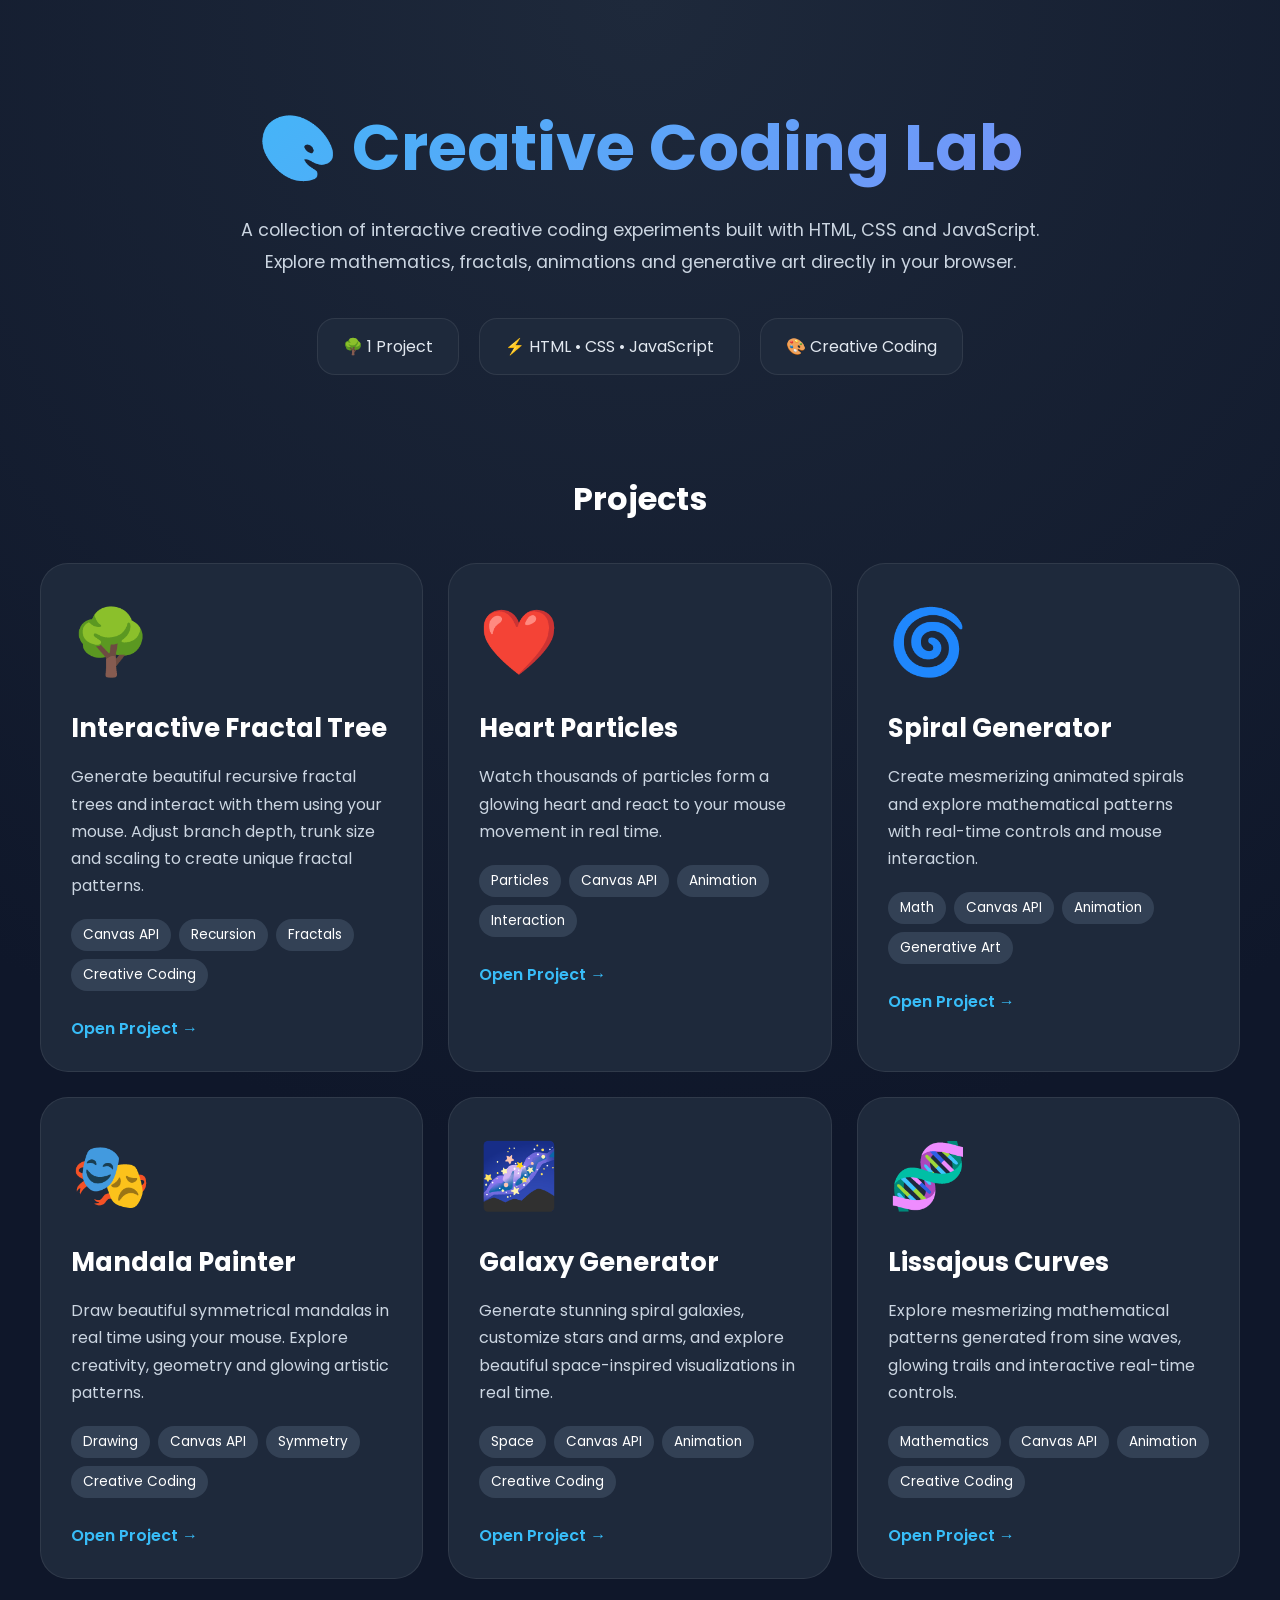
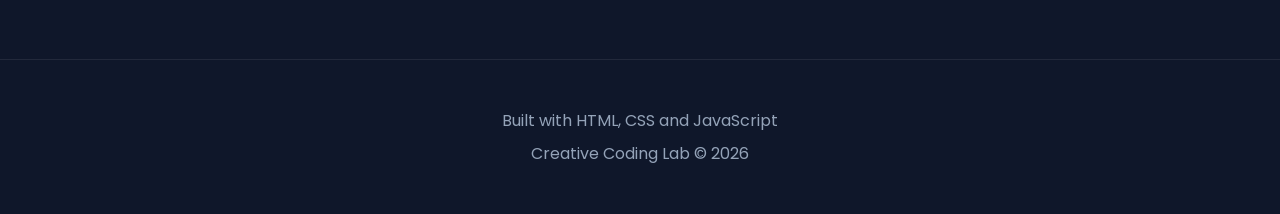
==== index.html @ a5be8166 "Add Lissajous Curves project card to index.html Added a new project card for Lissajous Curves with d" ====
<!DOCTYPE html>
<html lang="en">
<head>
  <meta charset="UTF-8">
  <meta name="viewport" content="width=device-width, initial-scale=1.0">

  <title>Creative Coding Lab</title>

  <link rel="preconnect" href="https://fonts.googleapis.com">
  <link rel="preconnect" href="https://fonts.gstatic.com" crossorigin>
  <link href="https://fonts.googleapis.com/css2?family=Poppins:wght@300;400;500;600;700&display=swap" rel="stylesheet">

  <style>

    *{
      margin:0;
      padding:0;
      box-sizing:border-box;
    }

    body{
      font-family:'Poppins',sans-serif;
      background:#0f172a;
      color:white;
      min-height:100vh;
      background:
      radial-gradient(circle at top,#1e293b,#0f172a 60%);
    }

    .container{
      width:min(1200px,95%);
      margin:auto;
    }

    /* HERO */

    .hero{
      text-align:center;
      padding:100px 20px 60px;
    }

    .hero h1{
      font-size:4rem;
      margin-bottom:20px;
      background:linear-gradient(135deg,#38bdf8,#818cf8);
      -webkit-background-clip:text;
      -webkit-text-fill-color:transparent;
    }

    .hero p{
      max-width:850px;
      margin:auto;
      line-height:1.8;
      color:#cbd5e1;
      font-size:1.1rem;
    }

    .stats{
      display:flex;
      justify-content:center;
      flex-wrap:wrap;
      gap:20px;
      margin-top:40px;
    }

    .stat{
      background:#1e293b;
      border:1px solid rgba(255,255,255,.08);
      padding:15px 25px;
      border-radius:18px;
      color:#e2e8f0;
    }

    /* PROJECTS */

    .projects{
      padding:40px 0 80px;
    }

    .section-title{
      text-align:center;
      margin-bottom:40px;
      font-size:2rem;
    }

    .grid{
      display:grid;
      grid-template-columns:repeat(auto-fit,minmax(350px,1fr));
      gap:25px;
      justify-content:center;
    }

    .card{
      text-decoration:none;
      color:white;

      background:#1e293b;
      border-radius:28px;
      padding:30px;

      border:1px solid rgba(255,255,255,.08);

      transition:.3s;
    }

    .card:hover{
      transform:translateY(-8px);
      box-shadow:0 20px 50px rgba(0,0,0,.35);
      border-color:#38bdf8;
    }

    .icon{
      font-size:4rem;
      margin-bottom:20px;
    }

    .card h2{
      margin-bottom:15px;
      font-size:1.6rem;
    }

    .card p{
      color:#cbd5e1;
      line-height:1.7;
      margin-bottom:20px;
    }

    .tags{
      display:flex;
      flex-wrap:wrap;
      gap:8px;
      margin-bottom:25px;
    }

    .tag{
      background:#334155;
      padding:6px 12px;
      border-radius:999px;
      font-size:.85rem;
    }

    .open{
      color:#38bdf8;
      font-weight:600;
    }

    /* FOOTER */

    footer{
      text-align:center;
      padding:40px 20px;
      border-top:1px solid rgba(255,255,255,.08);
      color:#94a3b8;
    }

    footer p{
      margin:8px 0;
    }

    @media(max-width:768px){

      .hero{
        padding-top:70px;
      }

      .hero h1{
        font-size:2.5rem;
      }

      .hero p{
        font-size:1rem;
      }

      .grid{
        grid-template-columns:1fr;
      }

    }

  </style>
</head>

<body>

  <section class="hero">

    <div class="container">

      <h1>🎨 Creative Coding Lab</h1>

      <p>
        A collection of interactive creative coding experiments built with
        HTML, CSS and JavaScript. Explore mathematics, fractals,
        animations and generative art directly in your browser.
      </p>

      <div class="stats">

        <div class="stat">
          🌳 1 Project
        </div>

        <div class="stat">
          ⚡ HTML • CSS • JavaScript
        </div>

        <div class="stat">
          🎨 Creative Coding
        </div>

      </div>

    </div>

  </section>

  <section class="projects">

    <div class="container">

      <h2 class="section-title">
        Projects
      </h2>

      <div class="grid">

        <a href="1-FractalTree/index.html" class="card">

          <div class="icon">
            🌳
          </div>

          <h2>
            Interactive Fractal Tree
          </h2>

          <p>
            Generate beautiful recursive fractal trees and interact with
            them using your mouse. Adjust branch depth, trunk size and
            scaling to create unique fractal patterns.
          </p>

          <div class="tags">

            <span class="tag">Canvas API</span>
            <span class="tag">Recursion</span>
            <span class="tag">Fractals</span>
            <span class="tag">Creative Coding</span>

          </div>

          <div class="open">
            Open Project →
          </div>

        </a>
        <a href="2-HeartParticles/index.html" class="card">
      
          <div class="icon">
            ❤️
          </div>
        
          <h2>
            Heart Particles
          </h2>
        
          <p>
            Watch thousands of particles form a glowing heart and react to your mouse movement in real time.
          </p>
        
          <div class="tags">
            <span class="tag">Particles</span>
            <span class="tag">Canvas API</span>
            <span class="tag">Animation</span>
            <span class="tag">Interaction</span>
          </div>
        
          <div class="open">
            Open Project →
          </div>
        
        </a>

        <a href="3-SpiralGenerator/index.html" class="card">

          <div class="icon">
            🌀
          </div>
        
          <h2>
            Spiral Generator
          </h2>
        
          <p>
            Create mesmerizing animated spirals and explore mathematical patterns with real-time controls and mouse interaction.
          </p>
        
          <div class="tags">
            <span class="tag">Math</span>
            <span class="tag">Canvas API</span>
            <span class="tag">Animation</span>
            <span class="tag">Generative Art</span>
          </div>
        
          <div class="open">
            Open Project →
          </div>
        
        </a>

        <a href="4-MandalaPainter/index.html" class="card">

          <div class="icon">
            🎭
          </div>
        
          <h2>
            Mandala Painter
          </h2>
        
          <p>
            Draw beautiful symmetrical mandalas in real time using your mouse. Explore creativity, geometry and glowing artistic patterns.
          </p>
        
          <div class="tags">
            <span class="tag">Drawing</span>
            <span class="tag">Canvas API</span>
            <span class="tag">Symmetry</span>
            <span class="tag">Creative Coding</span>
          </div>
        
          <div class="open">
            Open Project →
          </div>
        
        </a>

        <a href="5-GalaxyGenerator/index.html" class="card">

          <div class="icon">
            🌌
          </div>
        
          <h2>
            Galaxy Generator
          </h2>
        
          <p>
            Generate stunning spiral galaxies, customize stars and arms, and explore beautiful space-inspired visualizations in real time.
          </p>
        
          <div class="tags">
            <span class="tag">Space</span>
            <span class="tag">Canvas API</span>
            <span class="tag">Animation</span>
            <span class="tag">Creative Coding</span>
          </div>
        
          <div class="open">
            Open Project →
          </div>
        
        </a>

        <a href="6-LissajousCurves/index.html" class="card">

          <div class="icon">
            🧬
          </div>
        
          <h2>
            Lissajous Curves
          </h2>
        
          <p>
            Explore mesmerizing mathematical patterns generated from sine waves, glowing trails and interactive real-time controls.
          </p>
        
          <div class="tags">
            <span class="tag">Mathematics</span>
            <span class="tag">Canvas API</span>
            <span class="tag">Animation</span>
            <span class="tag">Creative Coding</span>
          </div>
        
          <div class="open">
            Open Project →
          </div>
        
        </a>



       
      </div>

    </div>

  </section>

  <footer>

    <p>
      Built with HTML, CSS and JavaScript
    </p>

    <p>
      Creative Coding Lab © 2026
    </p>

  </footer>

</body>
</html>
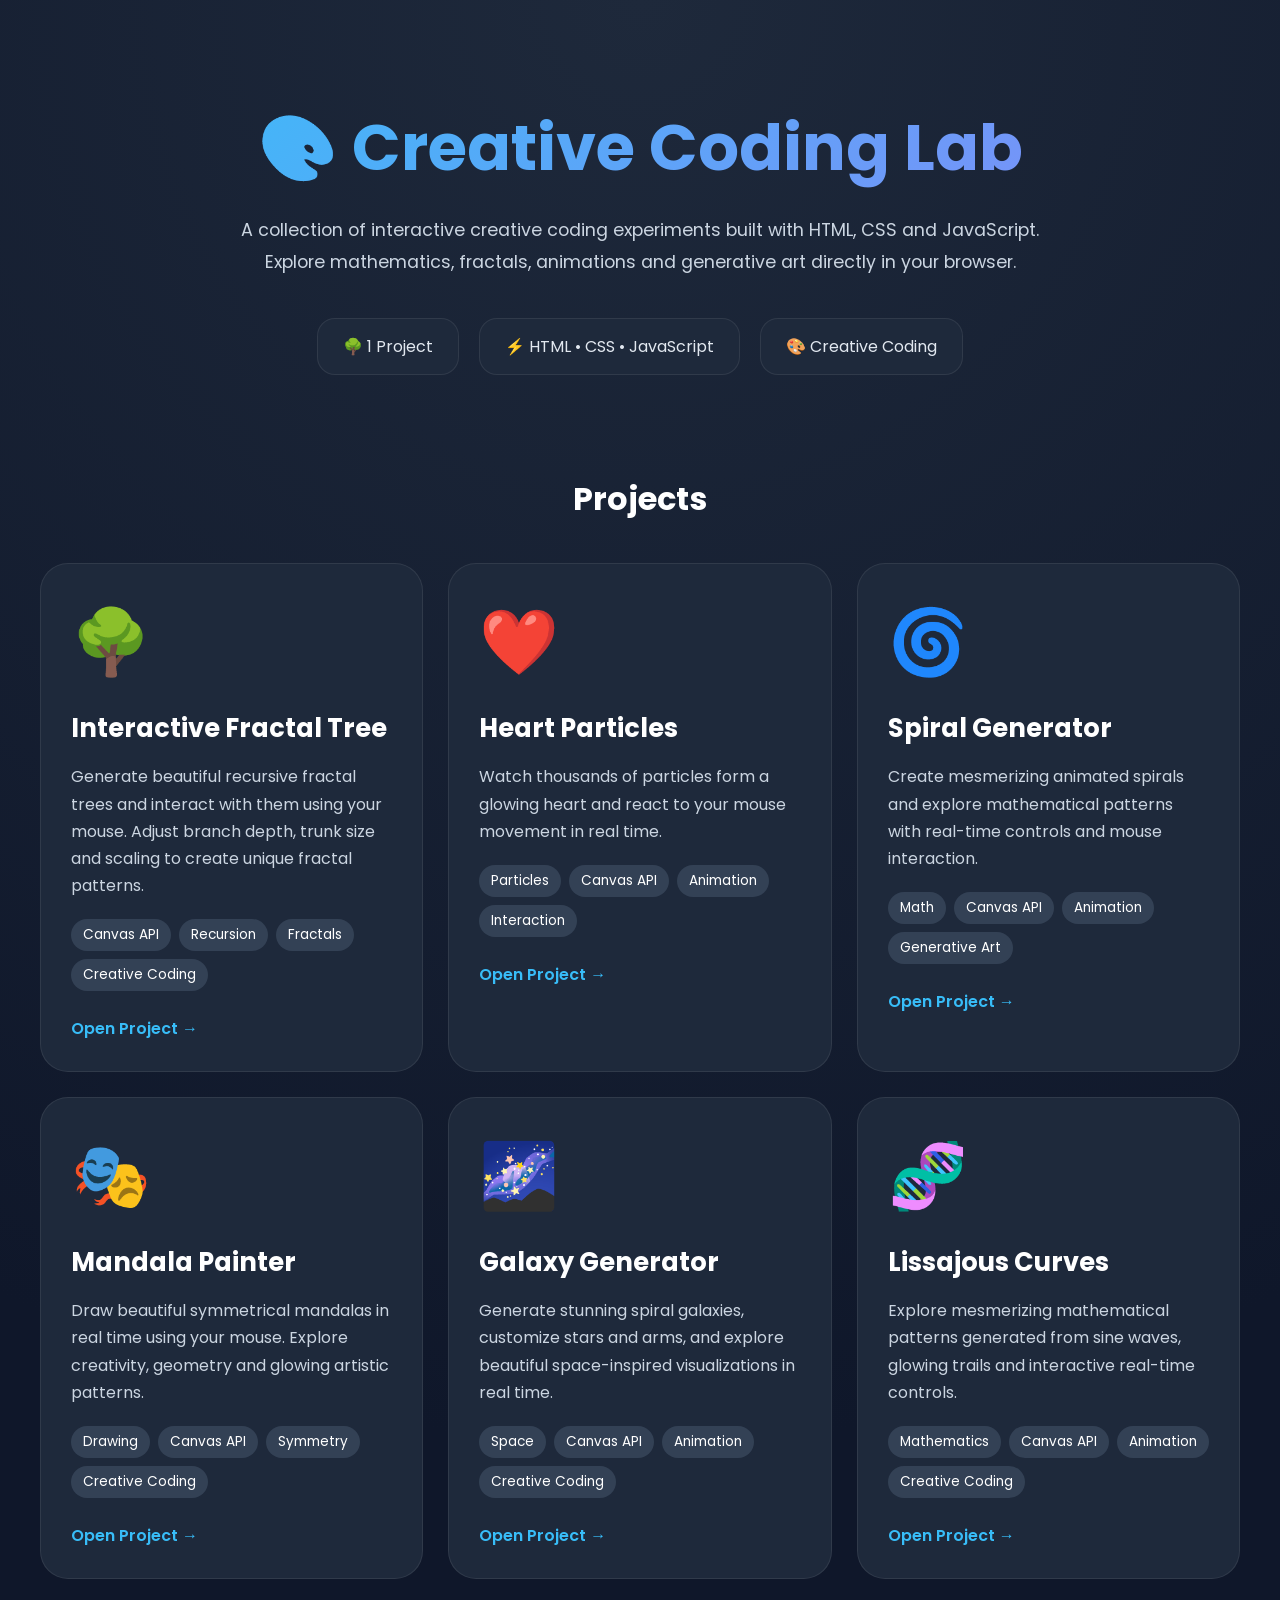
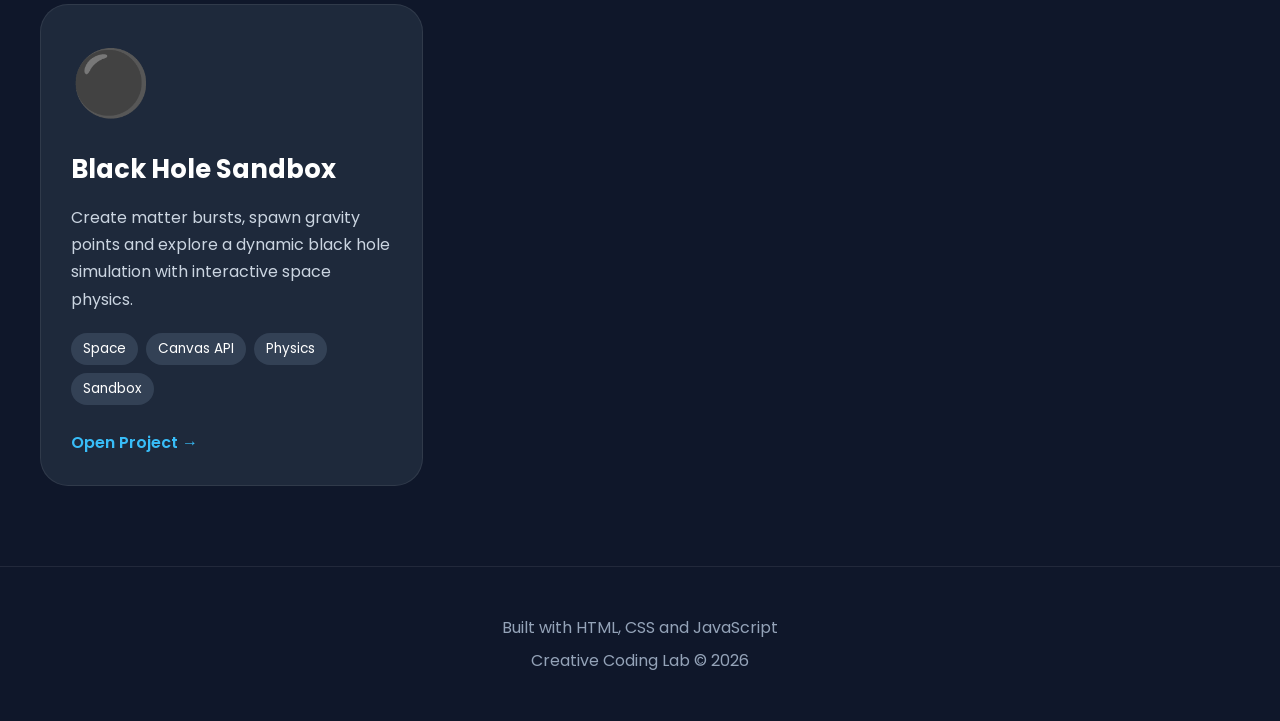
==== commit 857672d4: "Add Black Hole Sandbox project card to index.html Added a new project card for the Black Hole Sandbo" ====
--- a/index.html
+++ b/index.html
@@ -389,6 +389,32 @@
         
         </a>
 
+        <a href="7-BlackHoleSimulator/index.html" class="card">
+
+          <div class="icon">
+            ⚫
+          </div>
+        
+          <h2>
+            Black Hole Sandbox
+          </h2>
+        
+          <p>
+            Create matter bursts, spawn gravity points and explore a dynamic black hole simulation with interactive space physics.
+          </p>
+        
+          <div class="tags">
+            <span class="tag">Space</span>
+            <span class="tag">Canvas API</span>
+            <span class="tag">Physics</span>
+            <span class="tag">Sandbox</span>
+          </div>
+        
+          <div class="open">
+            Open Project →
+          </div>
+        
+        </a>
 
 
        
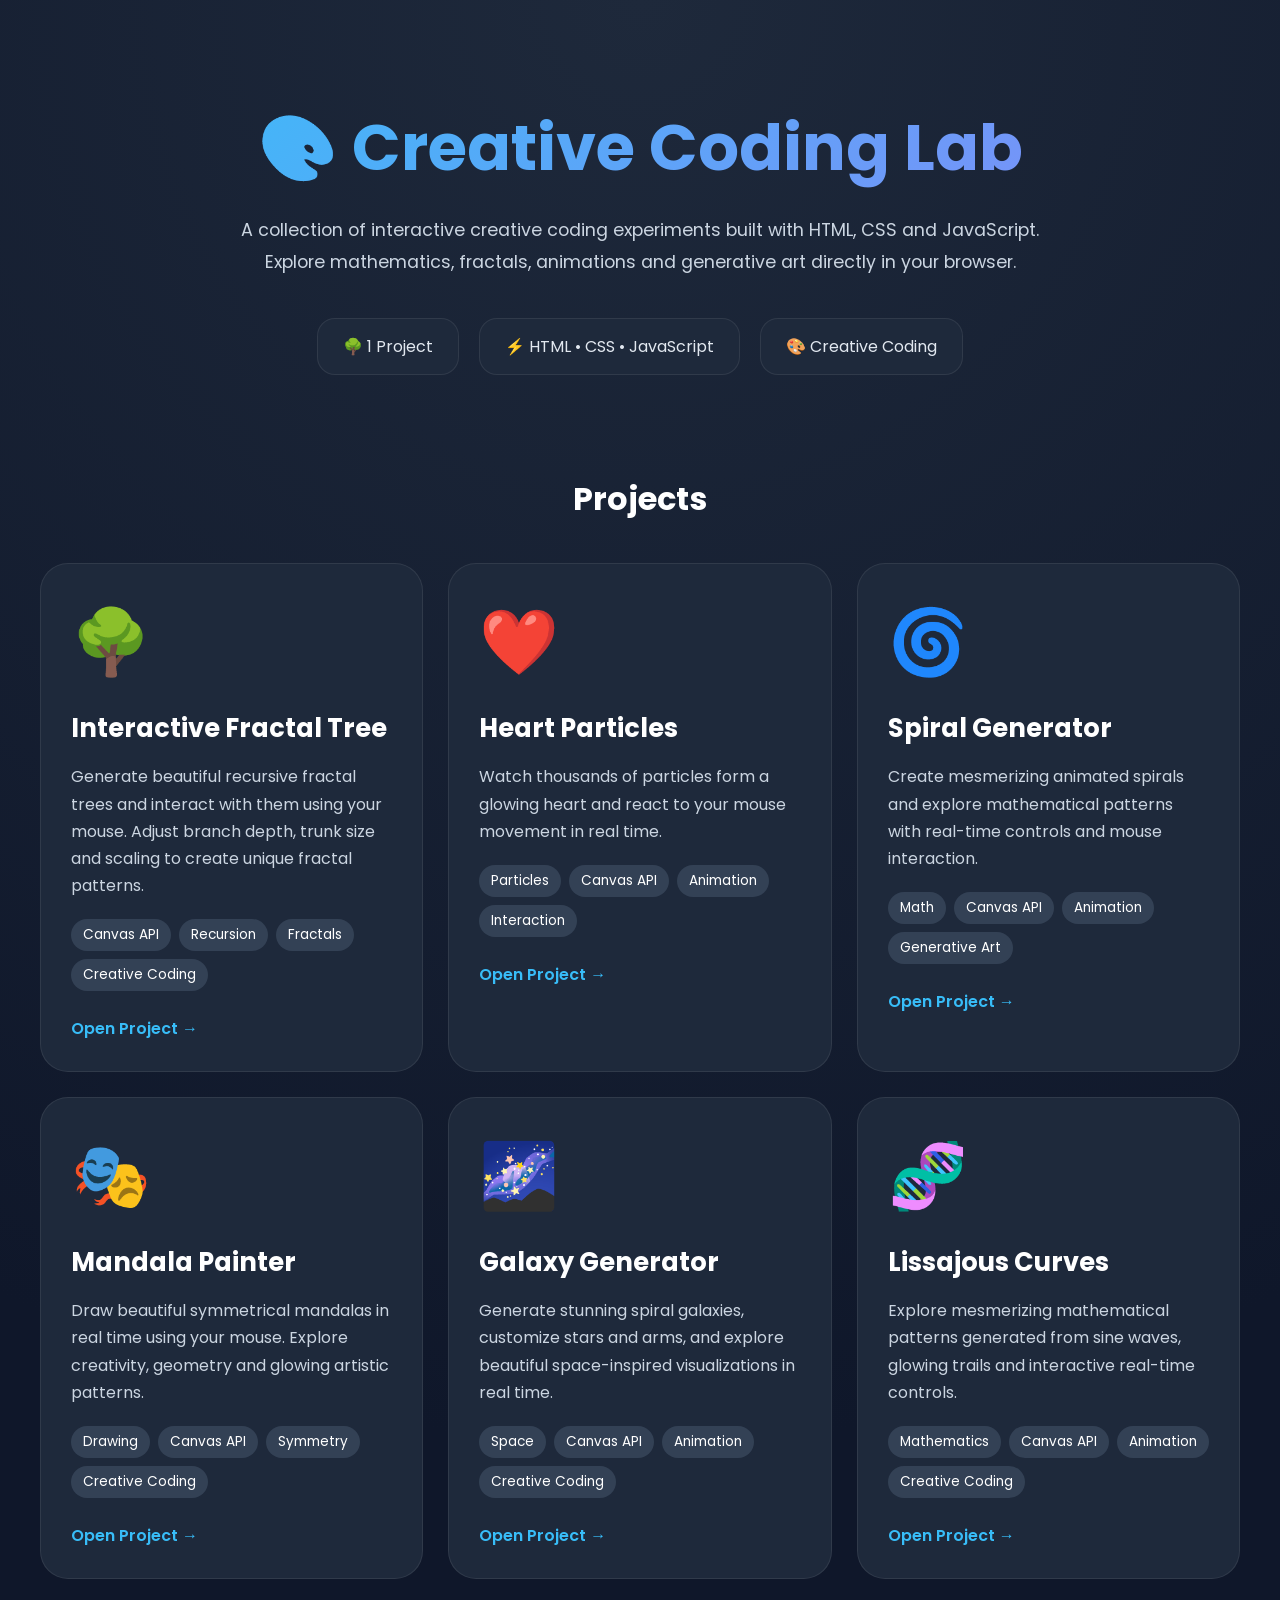
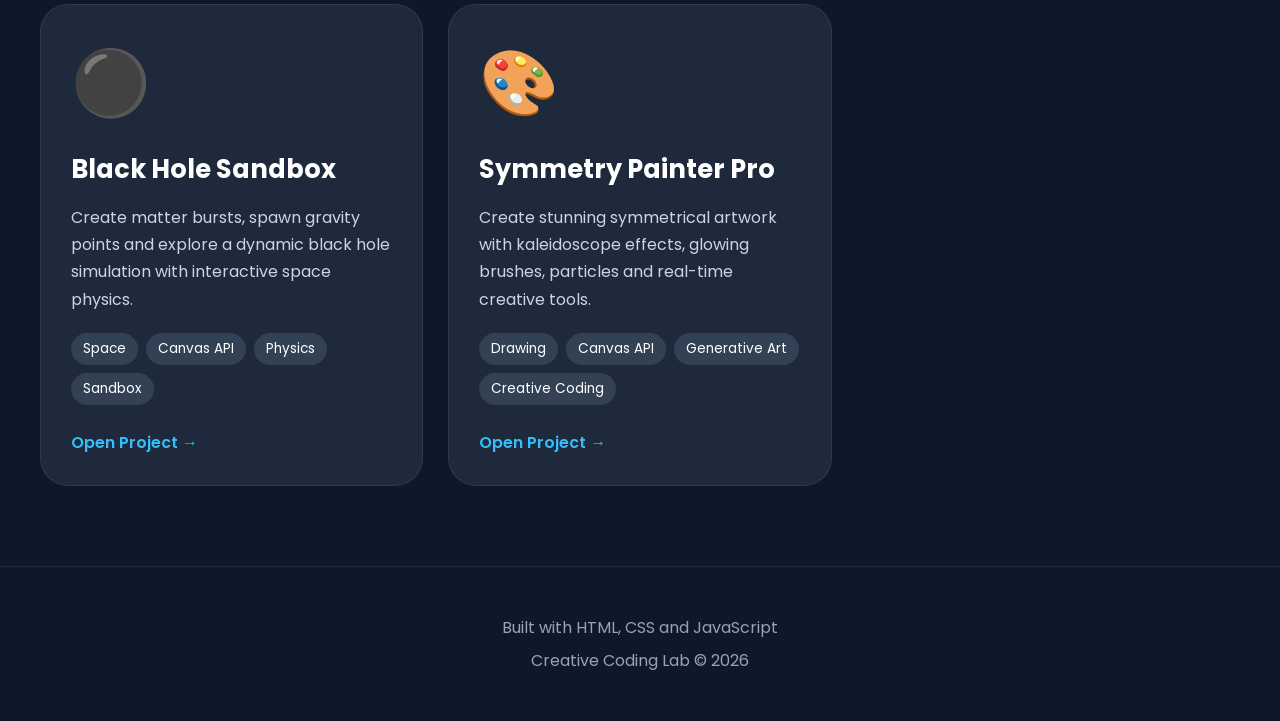
==== commit c124eabe: "Add Symmetry Painter Pro project card to index.html Added a new project card for 'Symmetry Painter P" ====
--- a/index.html
+++ b/index.html
@@ -416,6 +416,33 @@
         
         </a>
 
+        <a href="8-SymmetryPainter/index.html" class="card">
+
+          <div class="icon">
+            🎨
+          </div>
+        
+          <h2>
+            Symmetry Painter Pro
+          </h2>
+        
+          <p>
+            Create stunning symmetrical artwork with kaleidoscope effects, glowing brushes, particles and real-time creative tools.
+          </p>
+        
+          <div class="tags">
+            <span class="tag">Drawing</span>
+            <span class="tag">Canvas API</span>
+            <span class="tag">Generative Art</span>
+            <span class="tag">Creative Coding</span>
+          </div>
+        
+          <div class="open">
+            Open Project →
+          </div>
+        
+        </a>
+
 
        
       </div>
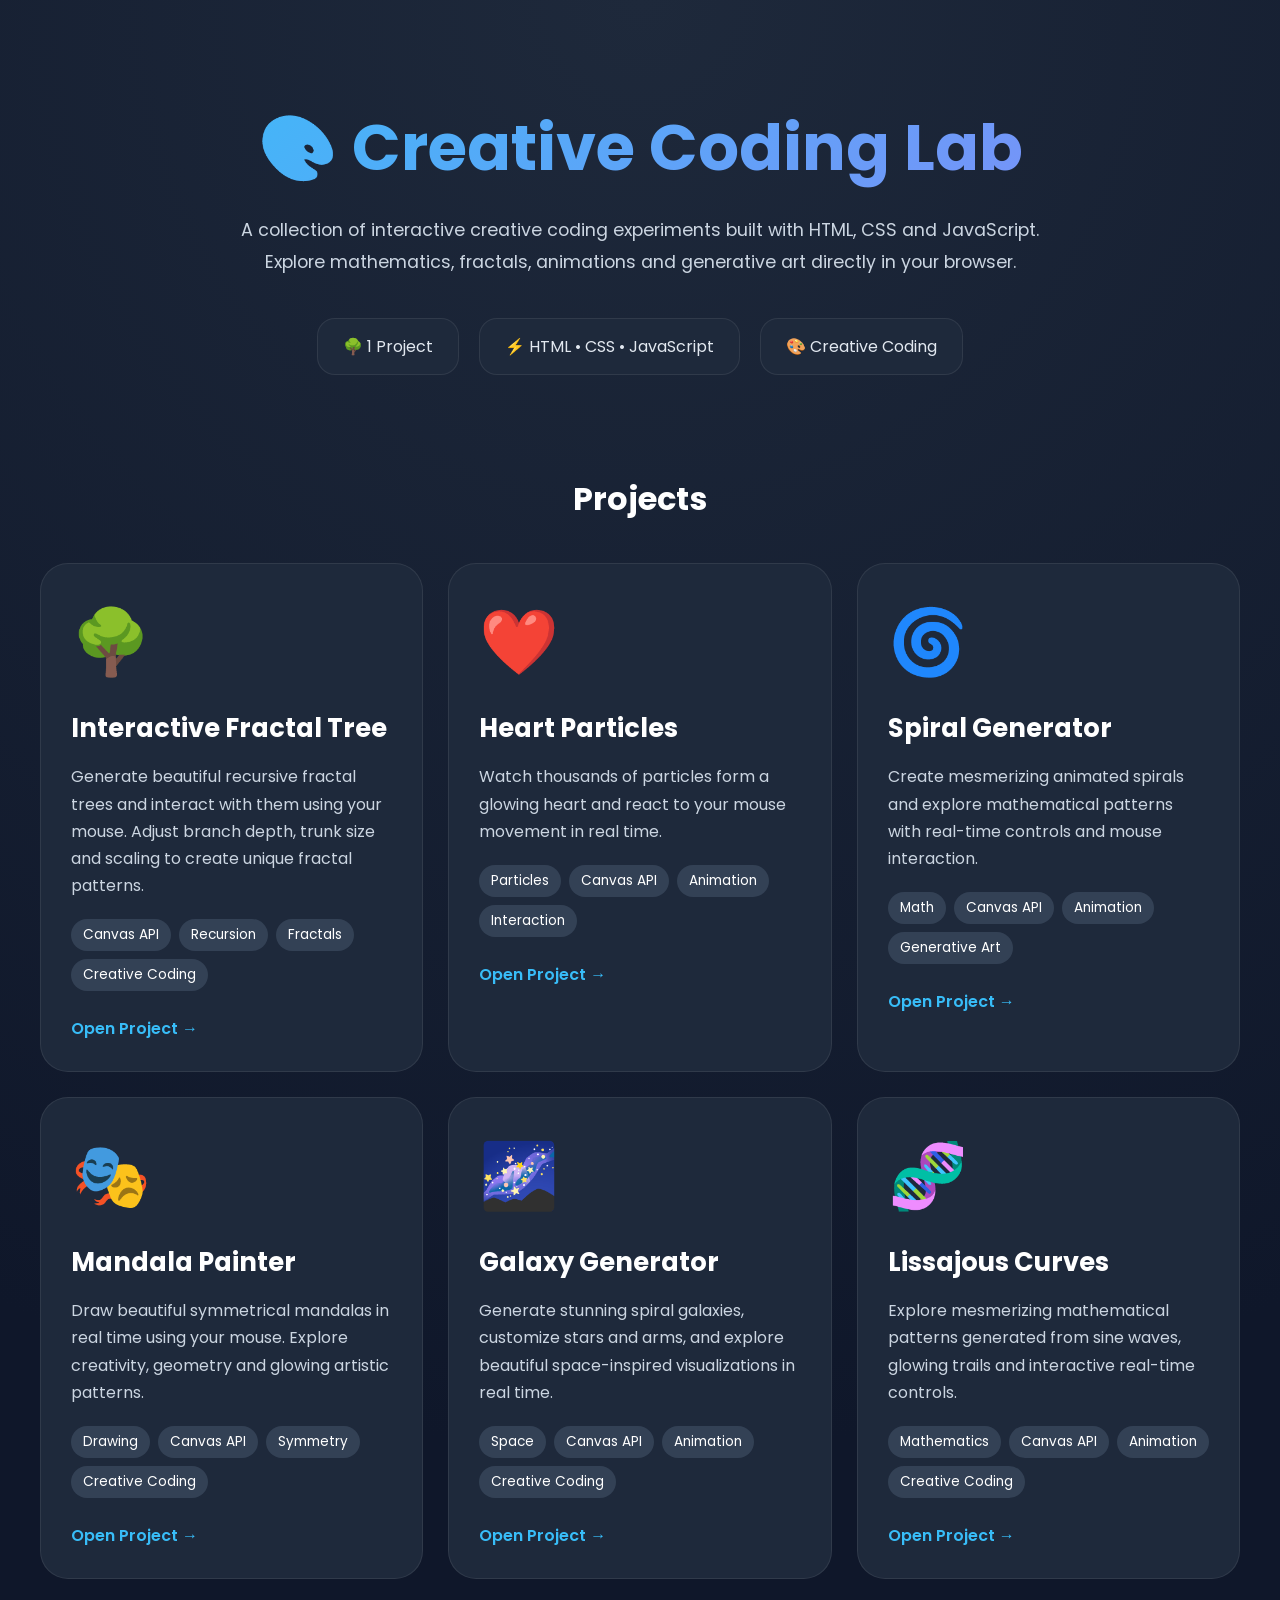
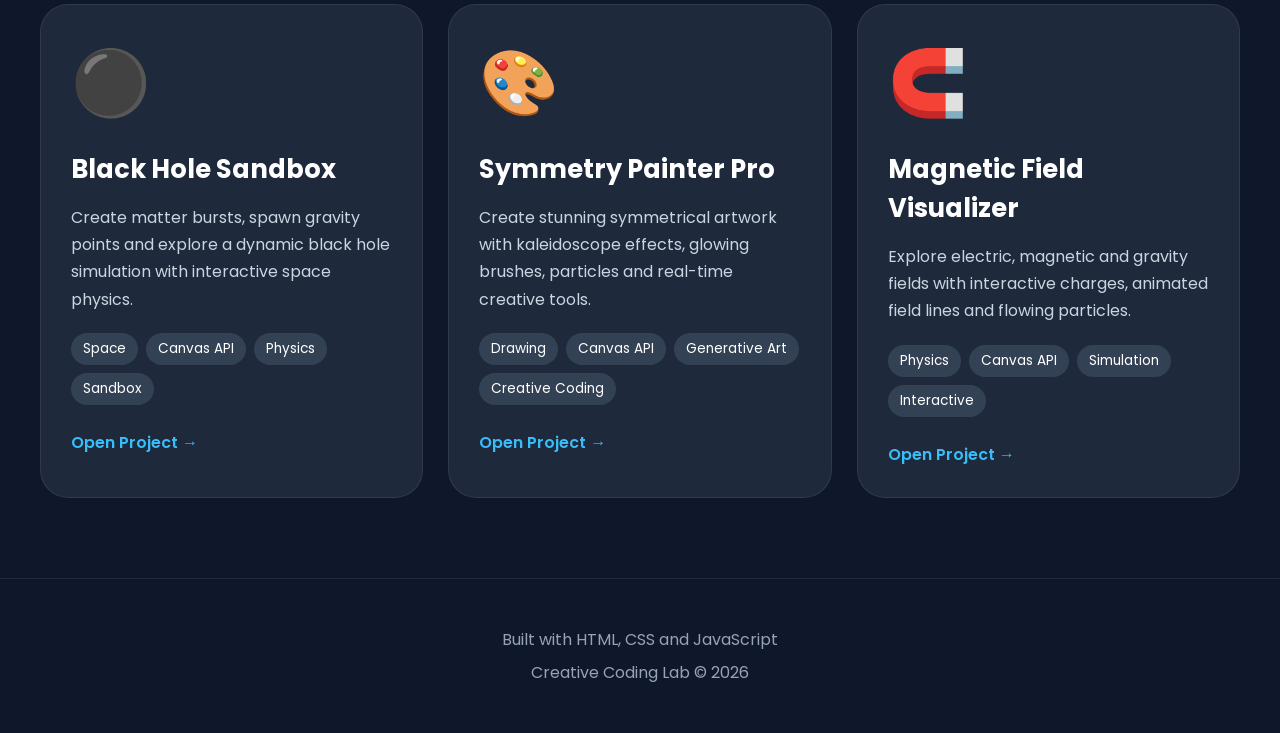
==== commit 7c1d6ee3: "Update index.html" ====
--- a/index.html
+++ b/index.html
@@ -443,6 +443,33 @@
         
         </a>
 
+        <a href="9-MagneticFieldVisualizer/index.html" class="card">
+
+          <div class="icon">
+            🧲
+          </div>
+        
+          <h2>
+            Magnetic Field Visualizer
+          </h2>
+        
+          <p>
+            Explore electric, magnetic and gravity fields with interactive charges, animated field lines and flowing particles.
+          </p>
+        
+          <div class="tags">
+            <span class="tag">Physics</span>
+            <span class="tag">Canvas API</span>
+            <span class="tag">Simulation</span>
+            <span class="tag">Interactive</span>
+          </div>
+        
+          <div class="open">
+            Open Project →
+          </div>
+        
+        </a>
+
 
        
       </div>
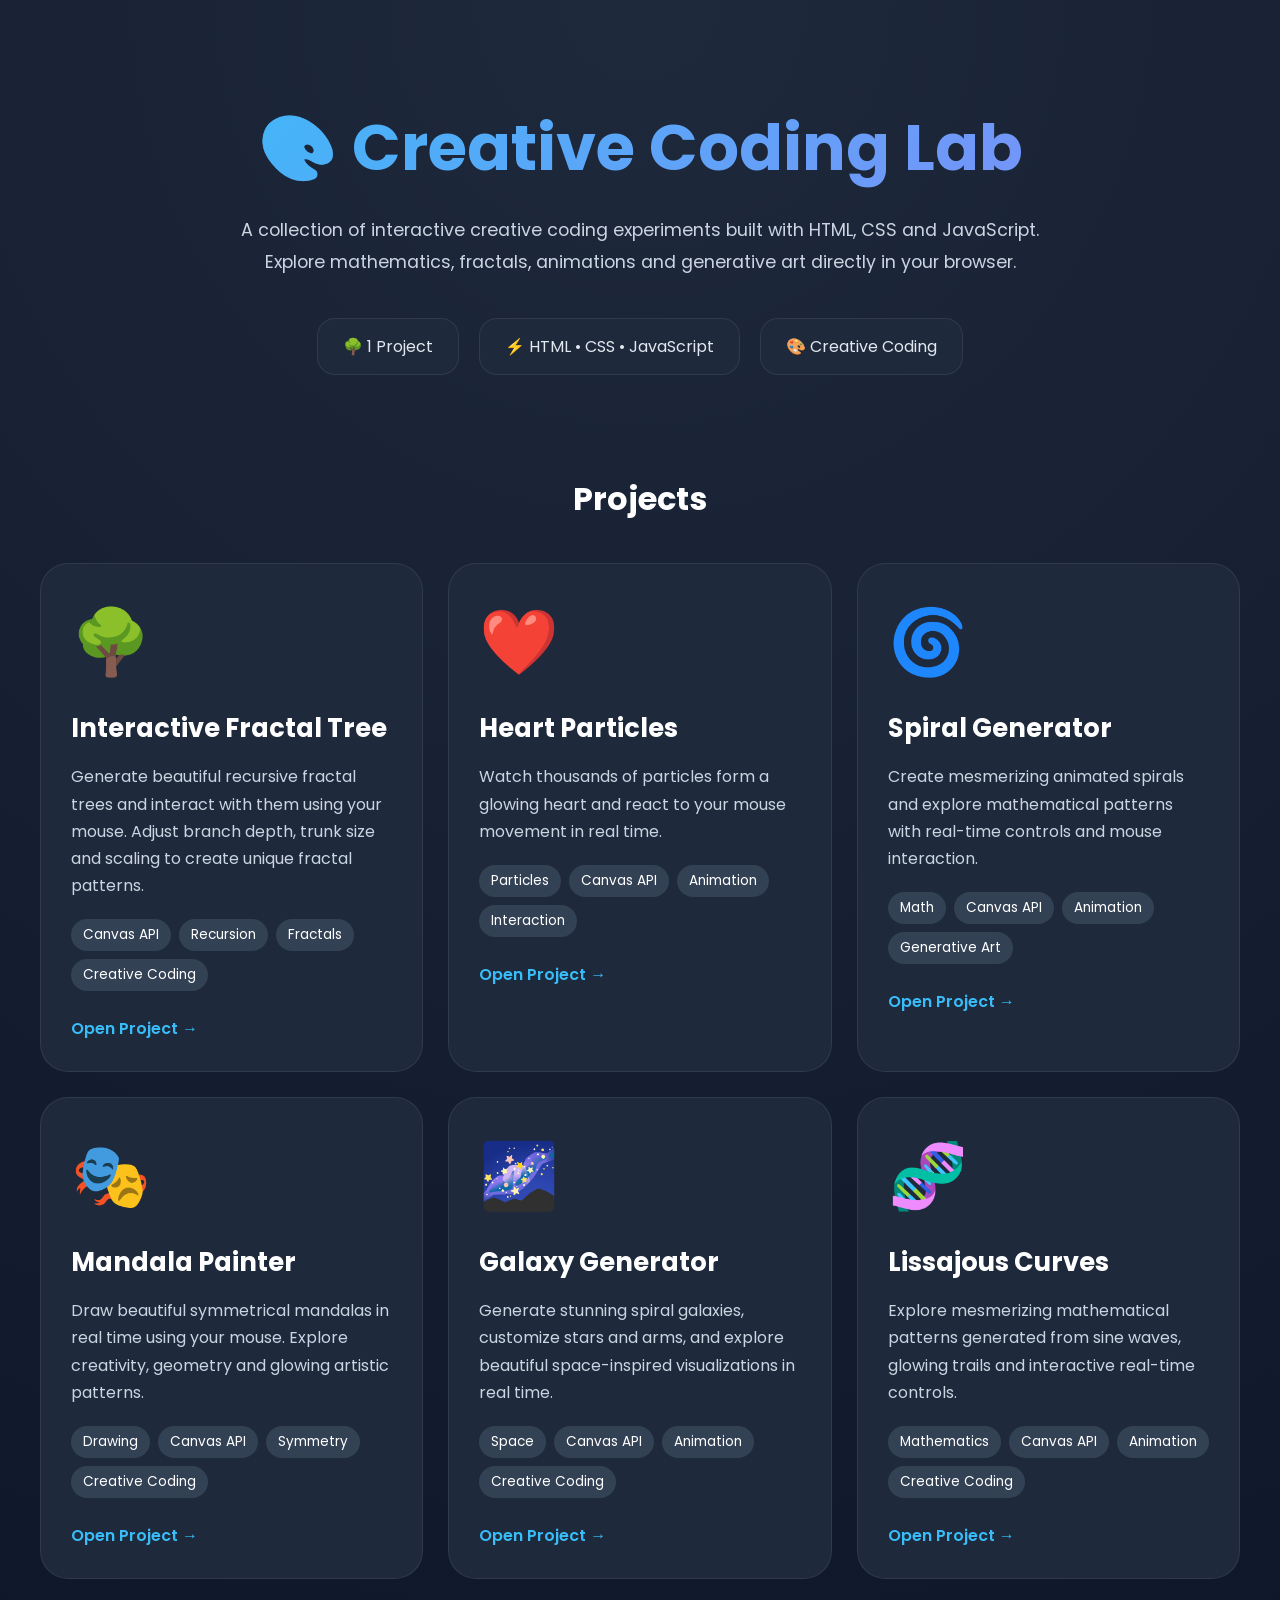
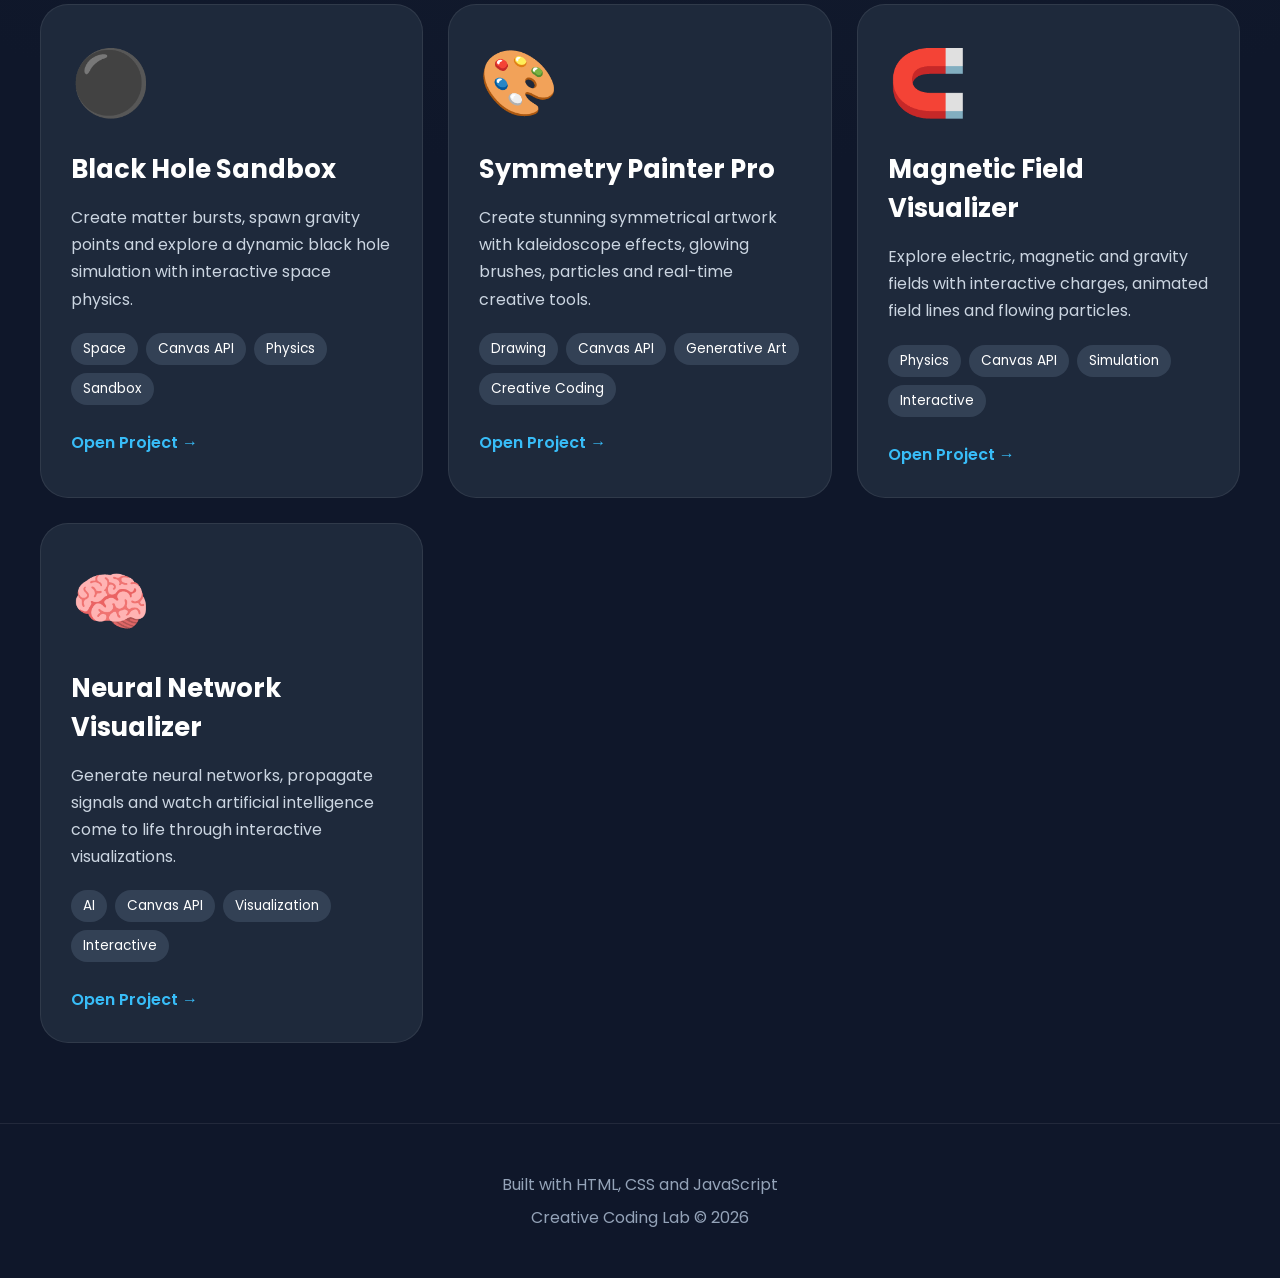
==== commit dcad22be: "Add Neural Network Visualizer project card Added a new project card for the Neural Network Visualize" ====
--- a/index.html
+++ b/index.html
@@ -470,6 +470,33 @@
         
         </a>
 
+        <a href="10-NeuralNetworkVisualizer/index.html" class="card">
+
+          <div class="icon">
+            🧠
+          </div>
+        
+          <h2>
+            Neural Network Visualizer
+          </h2>
+        
+          <p>
+            Generate neural networks, propagate signals and watch artificial intelligence come to life through interactive visualizations.
+          </p>
+        
+          <div class="tags">
+            <span class="tag">AI</span>
+            <span class="tag">Canvas API</span>
+            <span class="tag">Visualization</span>
+            <span class="tag">Interactive</span>
+          </div>
+        
+          <div class="open">
+            Open Project →
+          </div>
+        
+        </a>
+
 
        
       </div>
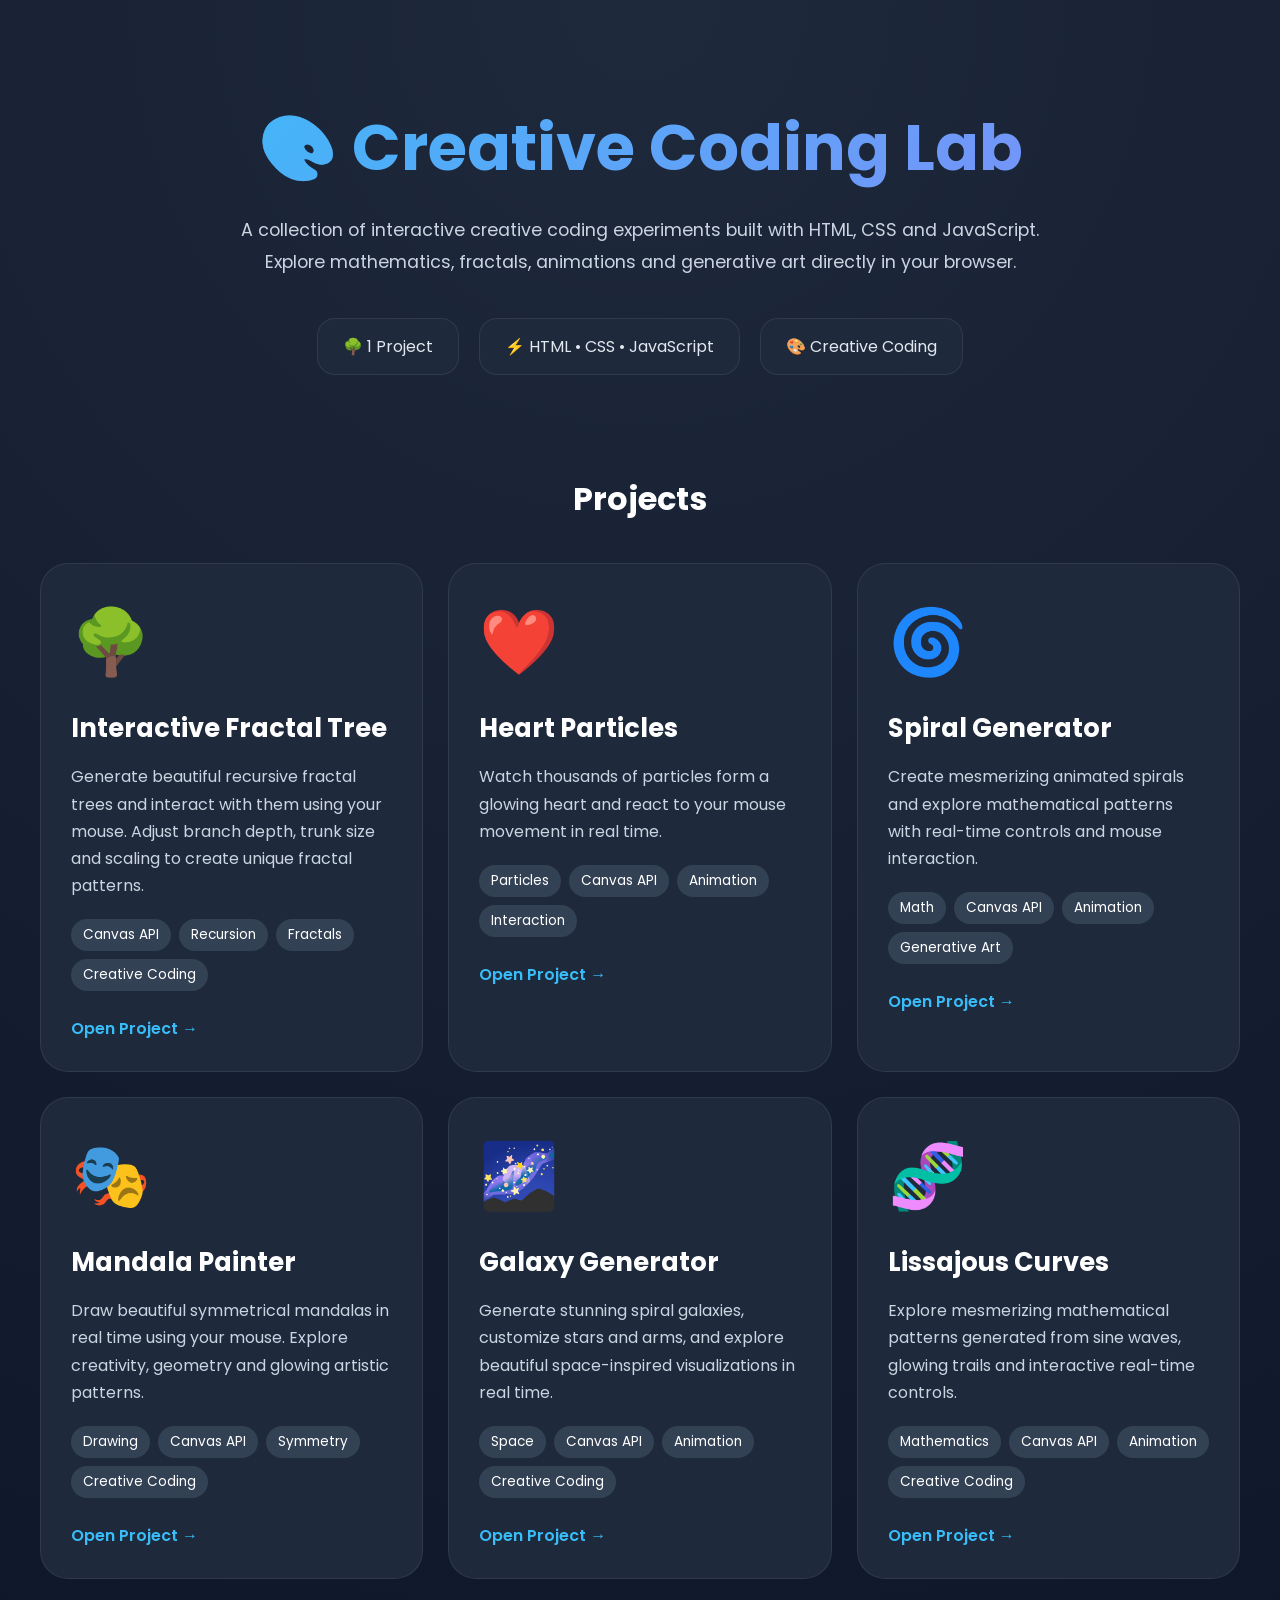
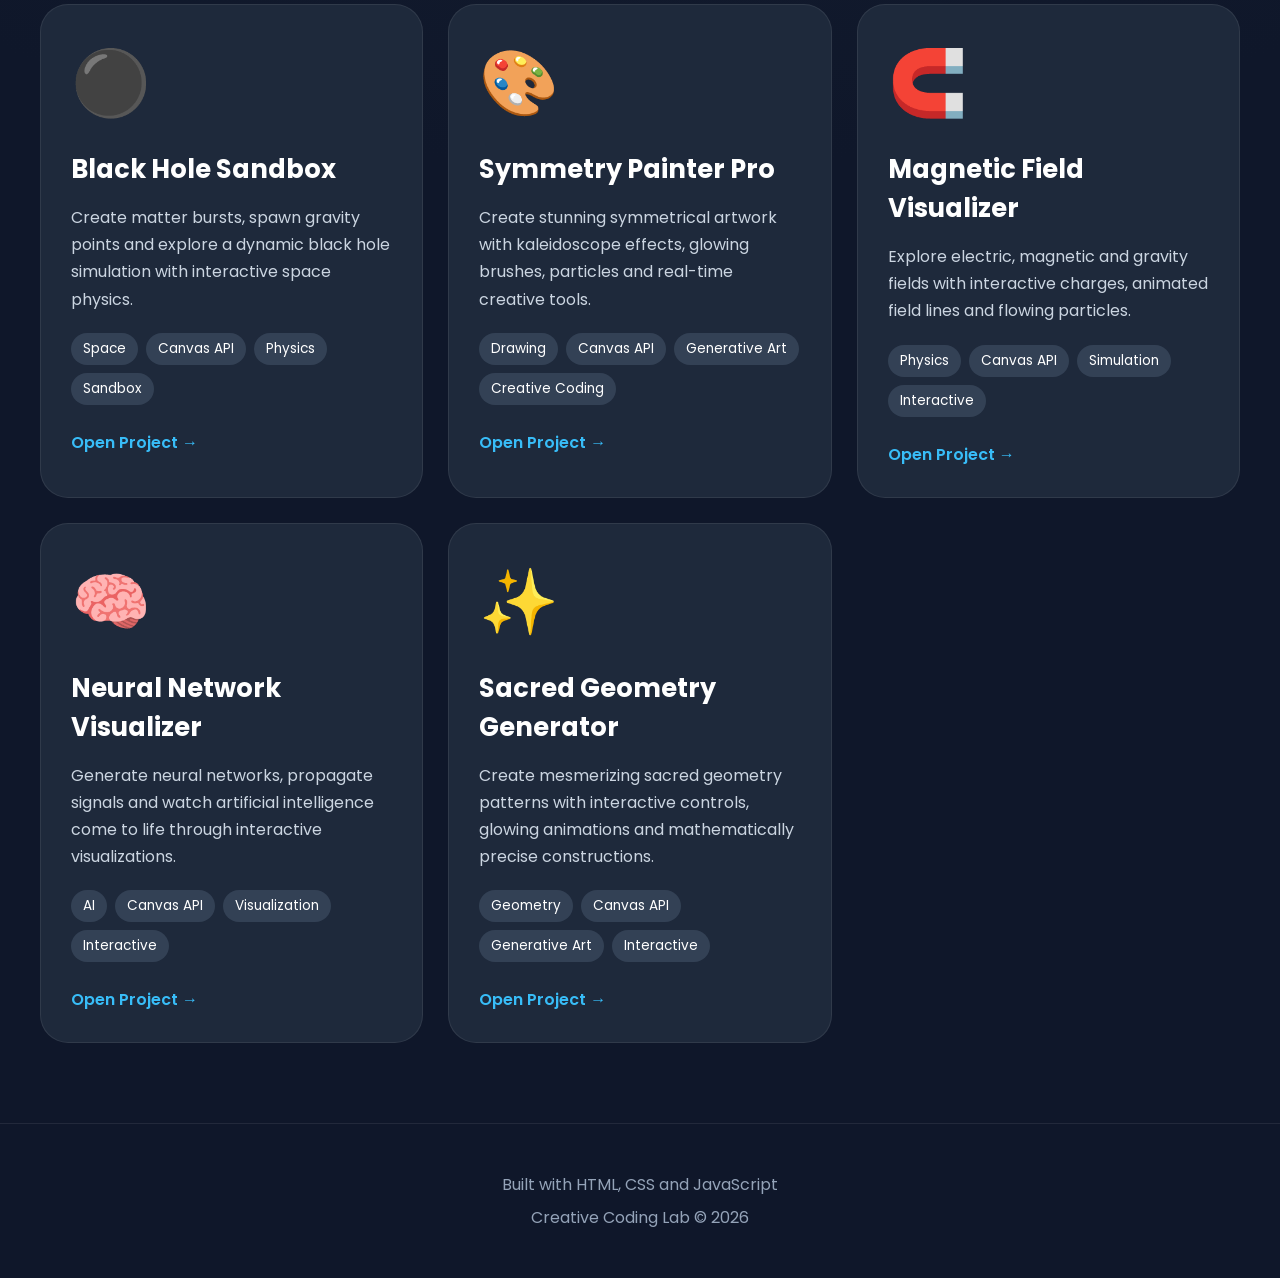
==== commit c800da67: "Add Sacred Geometry Generator project card Added a new project card for the Sacred Geometry Generato" ====
--- a/index.html
+++ b/index.html
@@ -497,6 +497,33 @@
         
         </a>
 
+        <a href="11-SacredGeometryGenerator/index.html" class="card">
+
+          <div class="icon">
+              ✨
+          </div>
+      
+          <h2>
+              Sacred Geometry Generator
+          </h2>
+      
+          <p>
+              Create mesmerizing sacred geometry patterns with interactive controls, glowing animations and mathematically precise constructions.
+          </p>
+      
+          <div class="tags">
+              <span class="tag">Geometry</span>
+              <span class="tag">Canvas API</span>
+              <span class="tag">Generative Art</span>
+              <span class="tag">Interactive</span>
+          </div>
+      
+          <div class="open">
+              Open Project →
+          </div>
+      
+      </a>
+
 
        
       </div>
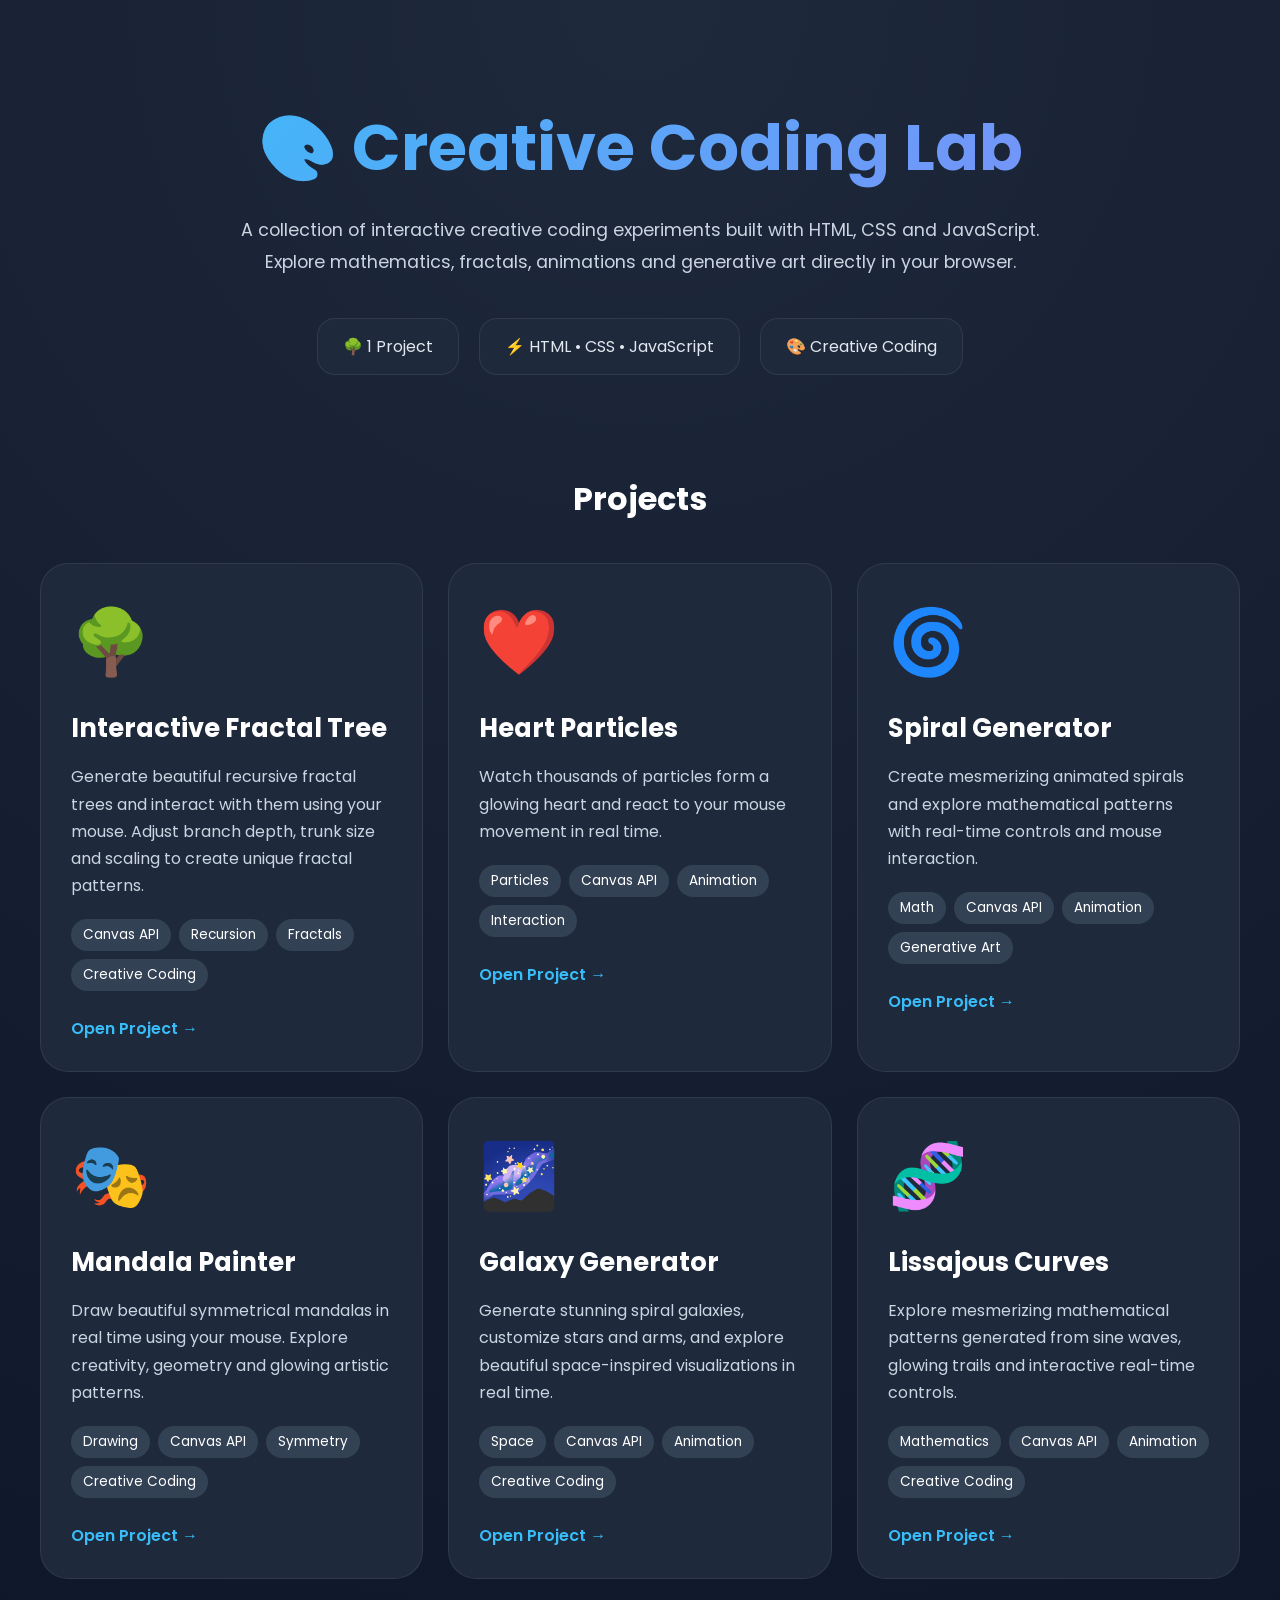
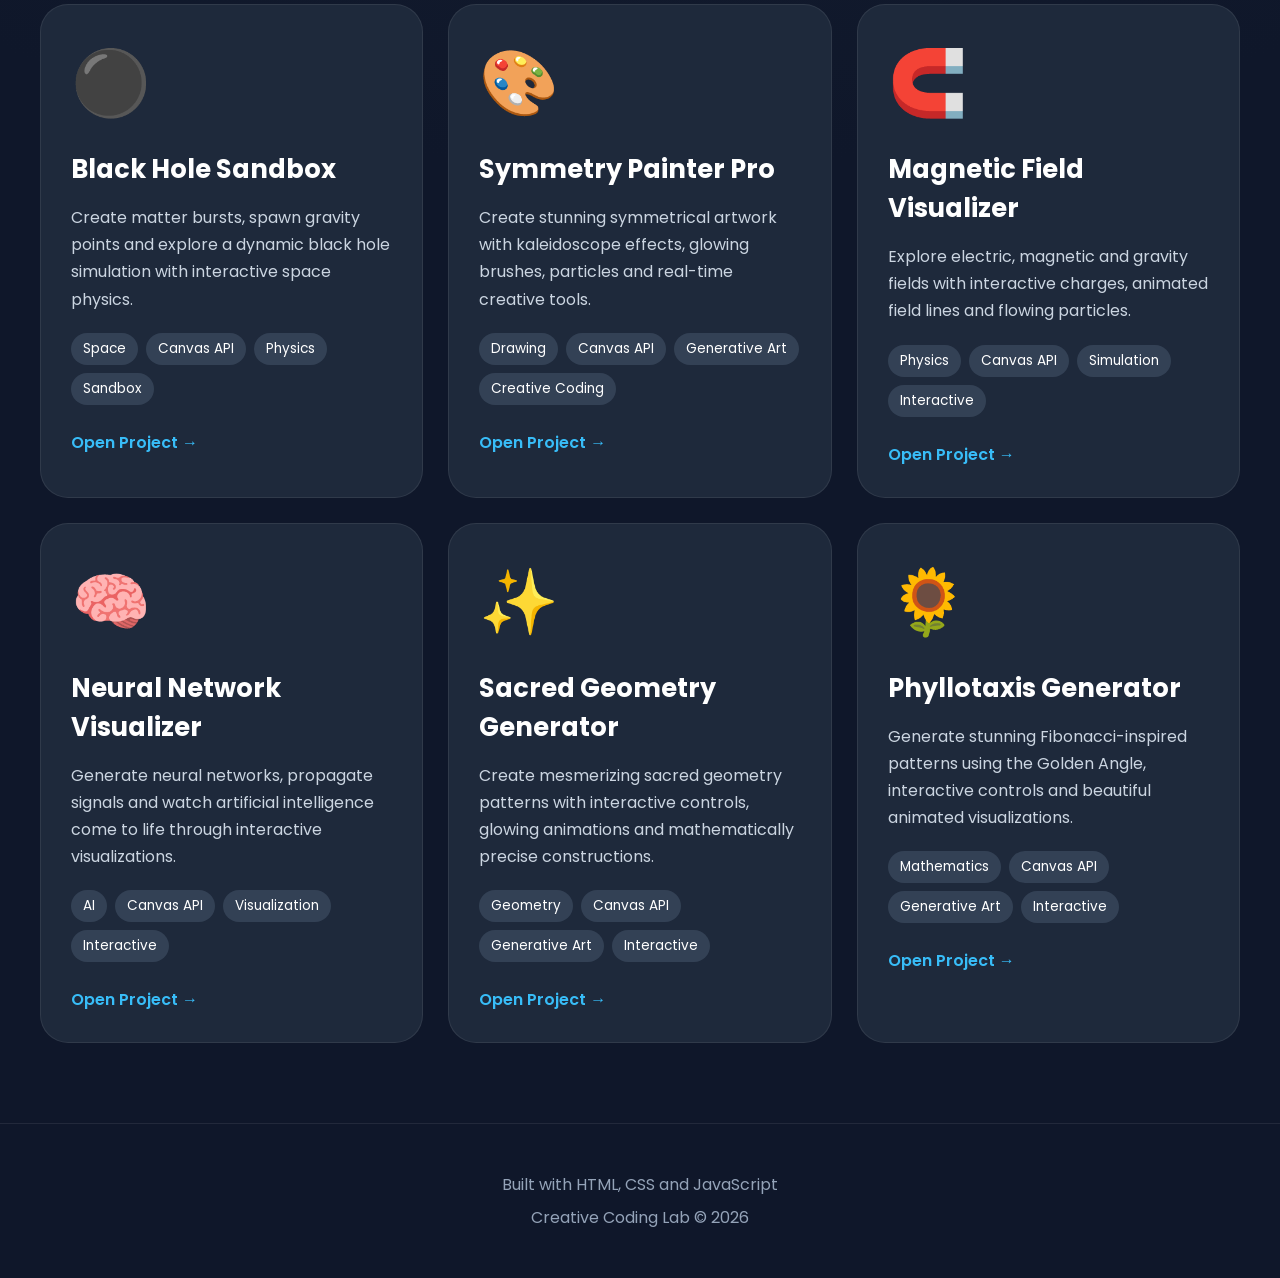
==== commit 0c7c0df4: "Add Phyllotaxis Generator project card Added a new project card for the Phyllotaxis Generator with d" ====
--- a/index.html
+++ b/index.html
@@ -524,6 +524,33 @@
       
       </a>
 
+        <a href="12-PhyllotaxisGenerator/index.html" class="card">
+
+    <div class="icon">
+        🌻
+    </div>
+
+    <h2>
+        Phyllotaxis Generator
+    </h2>
+
+    <p>
+        Generate stunning Fibonacci-inspired patterns using the Golden Angle, interactive controls and beautiful animated visualizations.
+    </p>
+
+    <div class="tags">
+        <span class="tag">Mathematics</span>
+        <span class="tag">Canvas API</span>
+        <span class="tag">Generative Art</span>
+        <span class="tag">Interactive</span>
+    </div>
+
+    <div class="open">
+        Open Project →
+    </div>
+
+</a>
+
 
        
       </div>
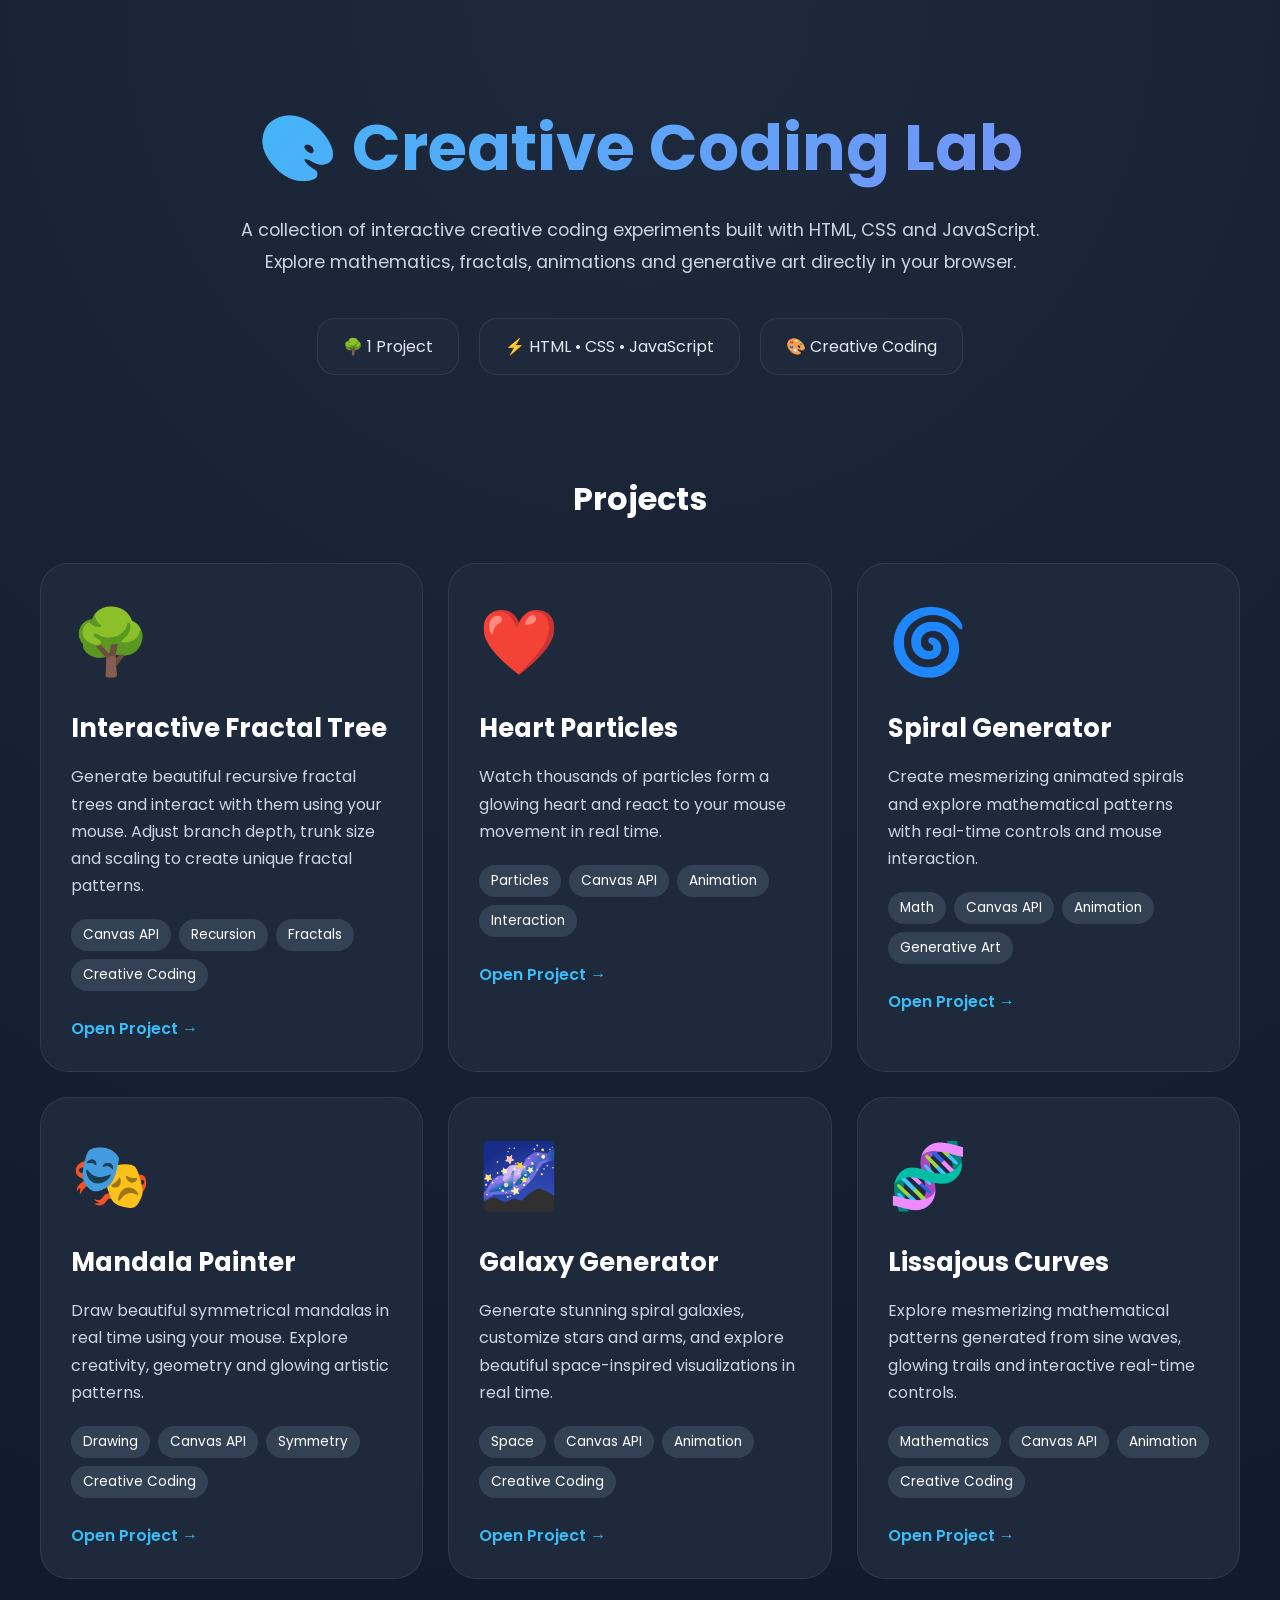
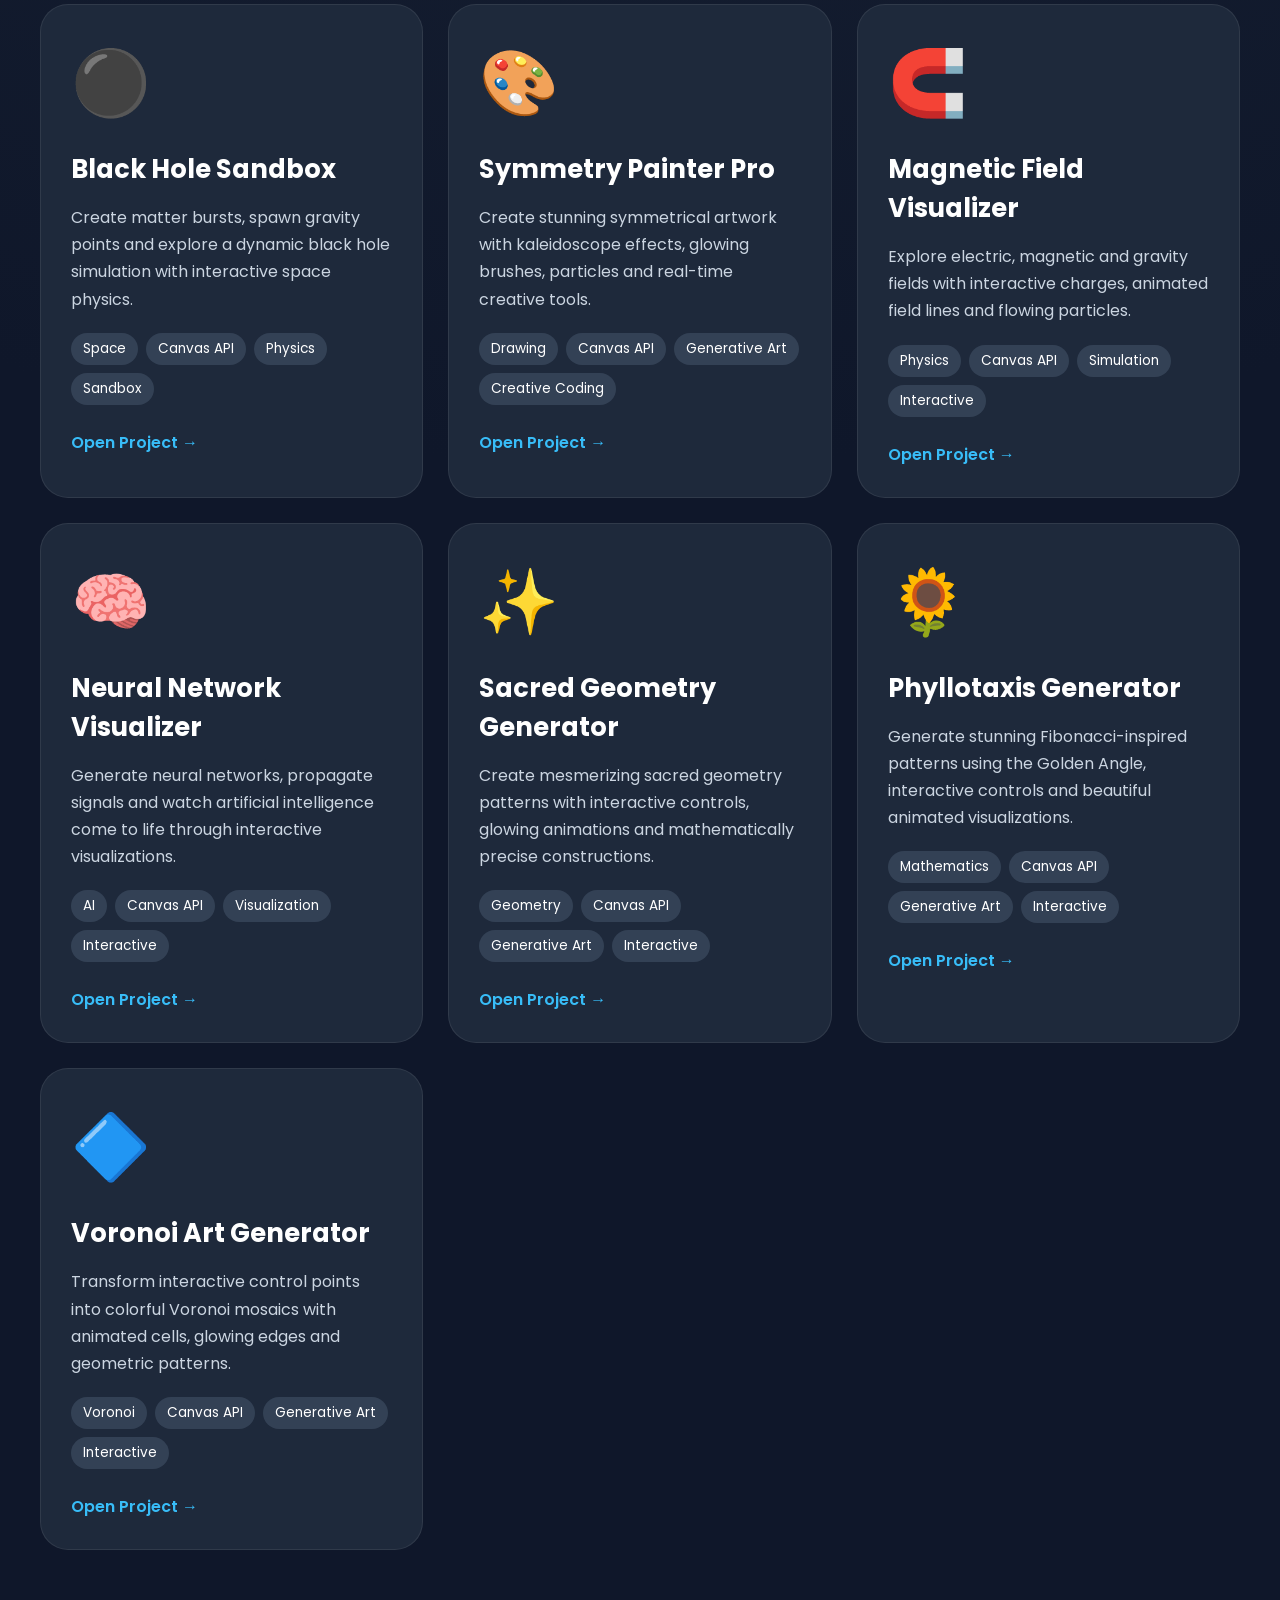
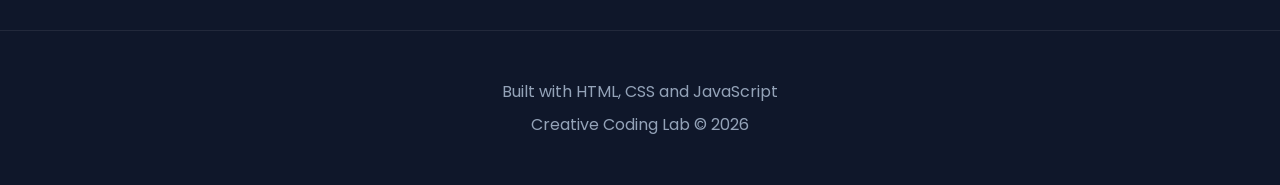
==== commit 544584aa: "Refactor Phyllotaxis and Voronoi sections in index.html" ====
--- a/index.html
+++ b/index.html
@@ -526,31 +526,57 @@
 
         <a href="12-PhyllotaxisGenerator/index.html" class="card">
 
-    <div class="icon">
-        🌻
-    </div>
-
-    <h2>
-        Phyllotaxis Generator
-    </h2>
-
-    <p>
-        Generate stunning Fibonacci-inspired patterns using the Golden Angle, interactive controls and beautiful animated visualizations.
-    </p>
-
-    <div class="tags">
-        <span class="tag">Mathematics</span>
-        <span class="tag">Canvas API</span>
-        <span class="tag">Generative Art</span>
-        <span class="tag">Interactive</span>
-    </div>
-
-    <div class="open">
-        Open Project →
-    </div>
-
-</a>
-
+          <div class="icon">
+              🌻
+          </div>
+      
+          <h2>
+              Phyllotaxis Generator
+          </h2>
+      
+          <p>
+              Generate stunning Fibonacci-inspired patterns using the Golden Angle, interactive controls and beautiful animated visualizations.
+          </p>
+      
+          <div class="tags">
+              <span class="tag">Mathematics</span>
+              <span class="tag">Canvas API</span>
+              <span class="tag">Generative Art</span>
+              <span class="tag">Interactive</span>
+          </div>
+      
+          <div class="open">
+              Open Project →
+          </div>
+      
+      </a>
+
+      <a href="13-VoronoiArtGenerator/index.html" class="card">
+
+        <div class="icon">
+            🔷
+        </div>
+    
+        <h2>
+            Voronoi Art Generator
+        </h2>
+    
+        <p>
+            Transform interactive control points into colorful Voronoi mosaics with animated cells, glowing edges and geometric patterns.
+        </p>
+    
+        <div class="tags">
+            <span class="tag">Voronoi</span>
+            <span class="tag">Canvas API</span>
+            <span class="tag">Generative Art</span>
+            <span class="tag">Interactive</span>
+        </div>
+    
+        <div class="open">
+            Open Project →
+        </div>
+    
+    </a>
 
        
       </div>
